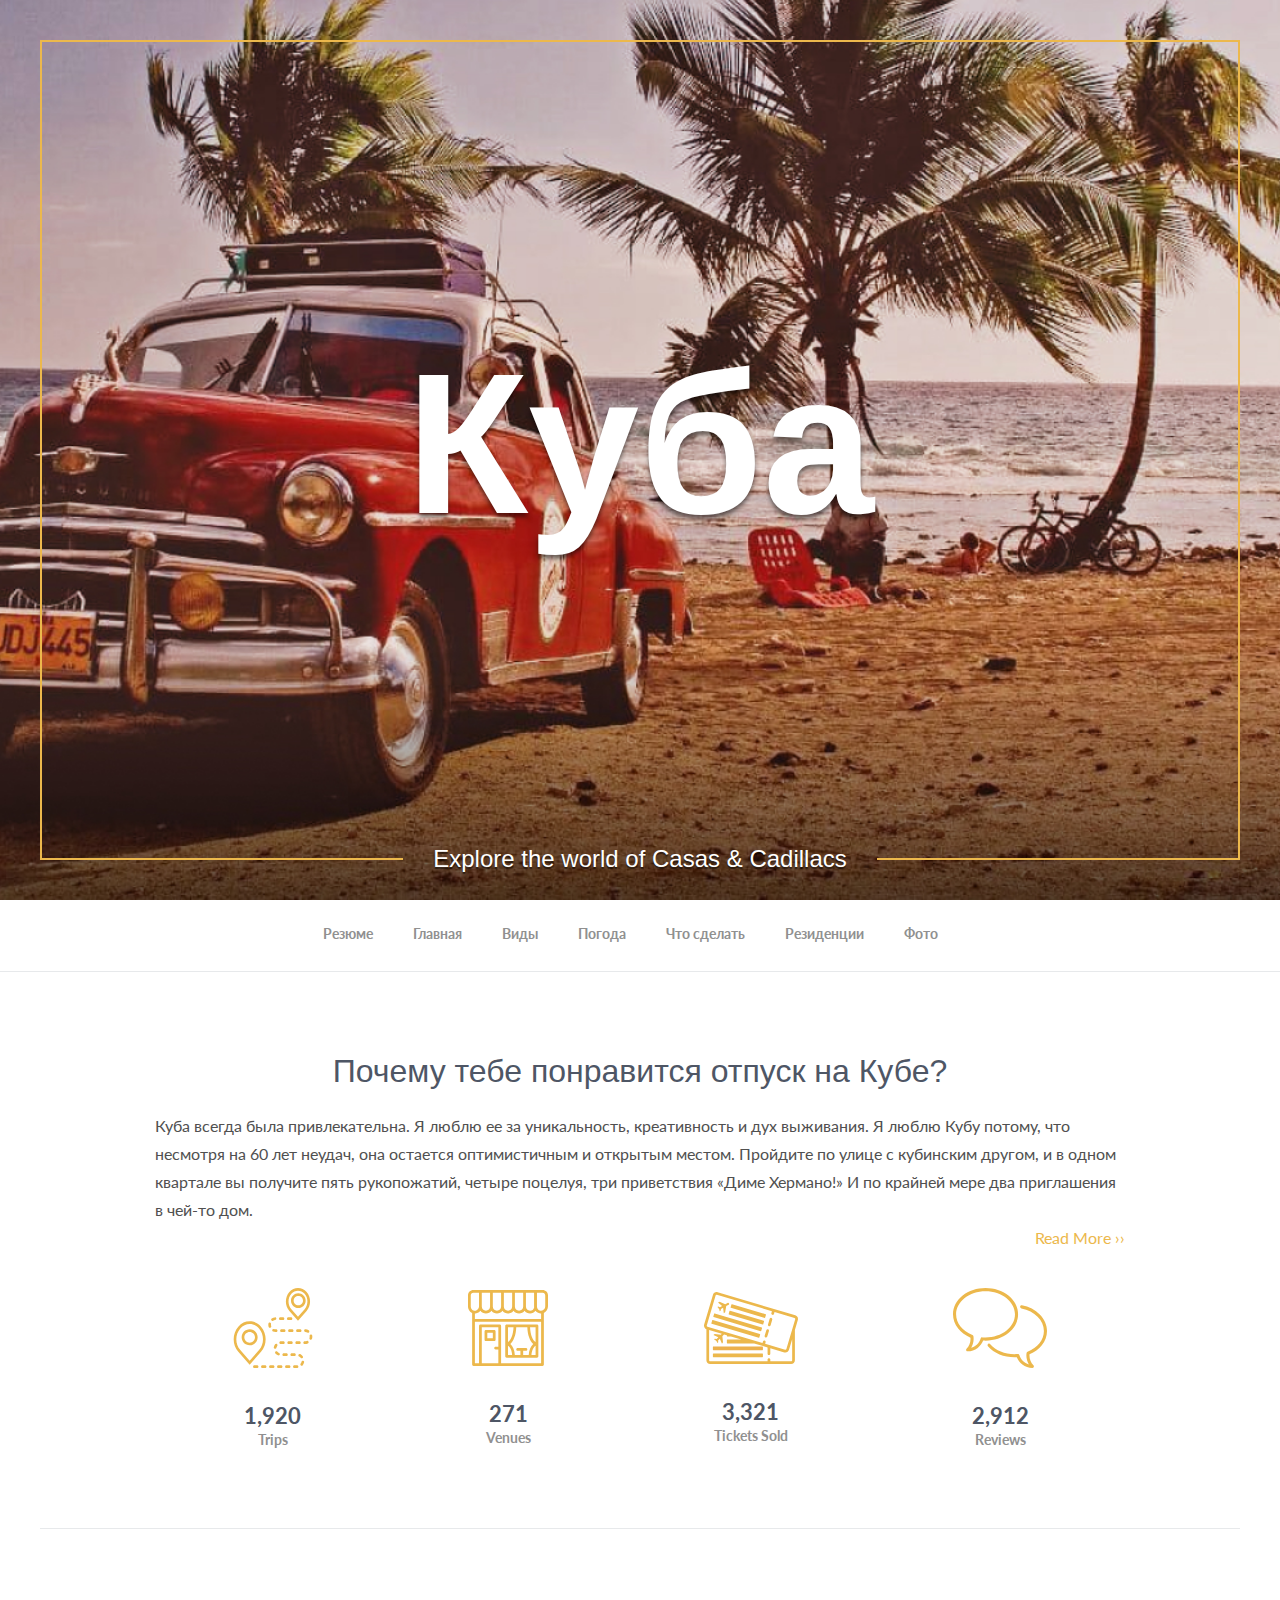
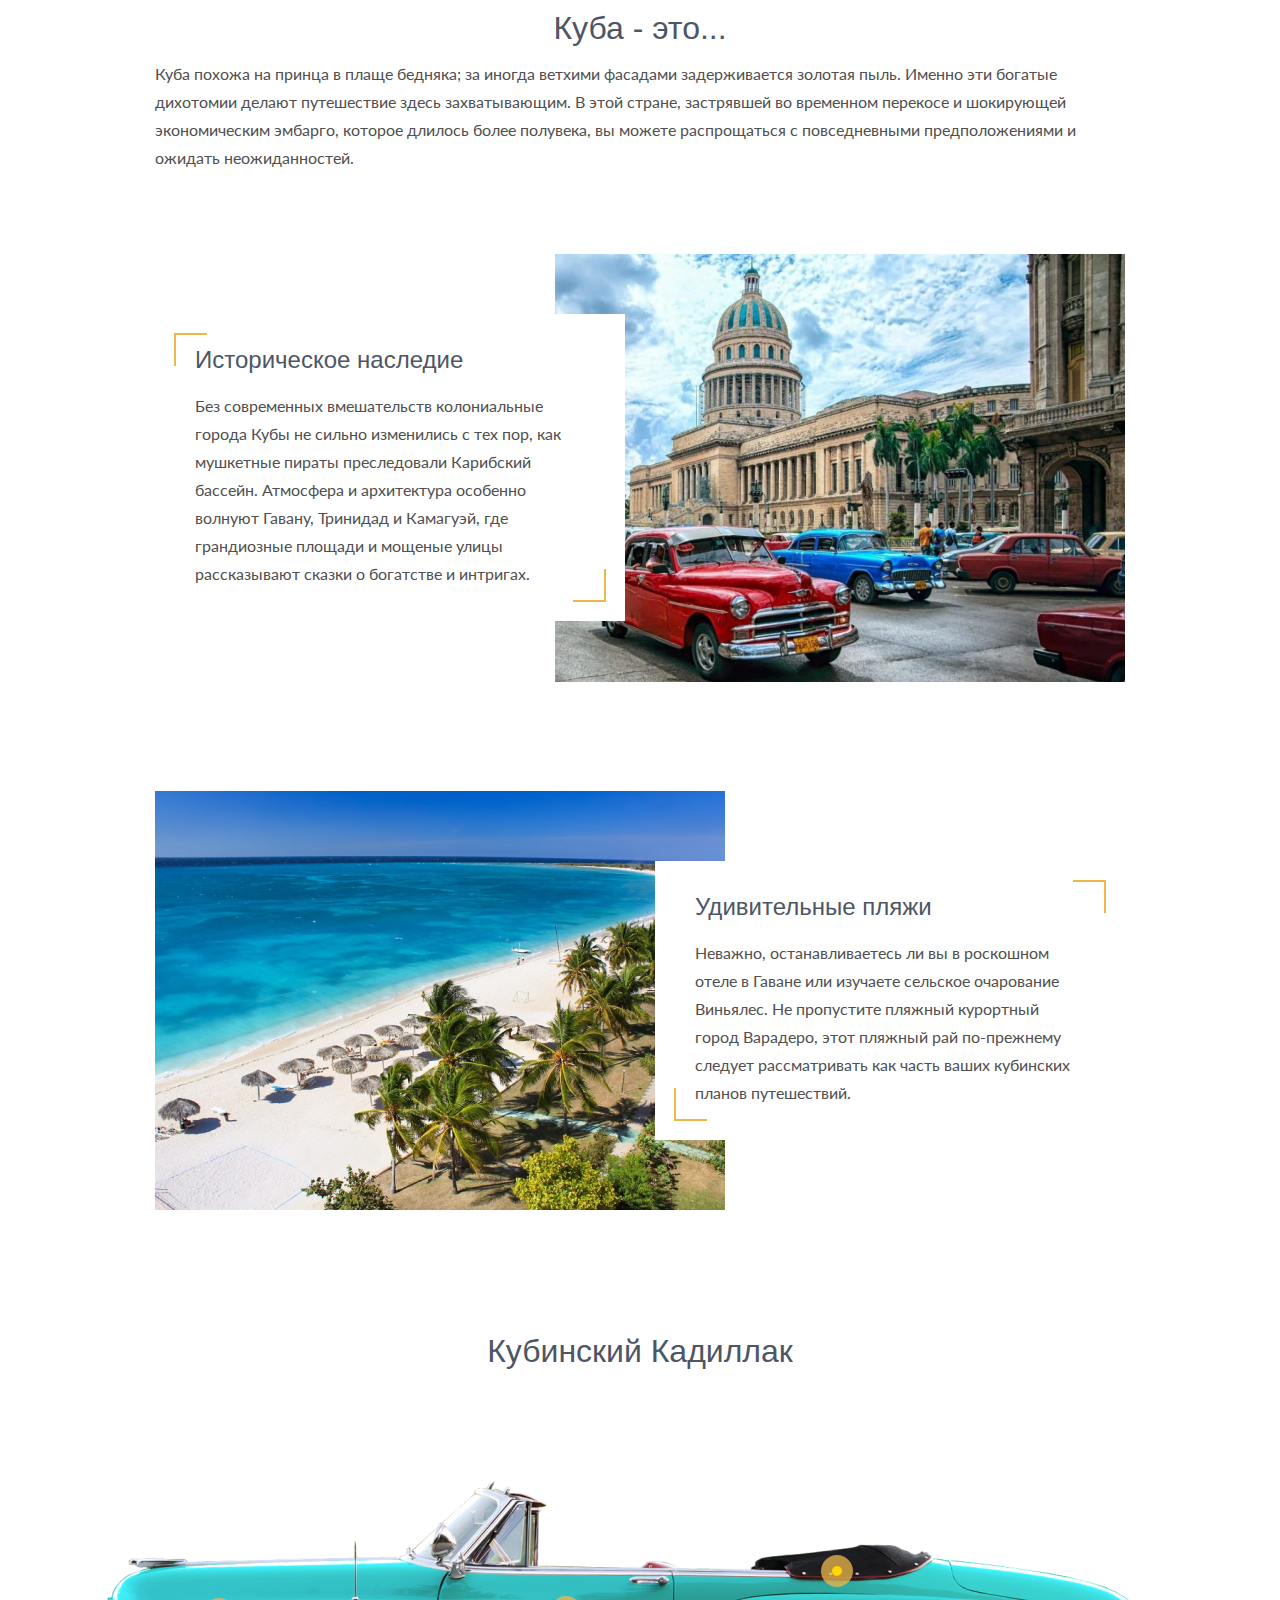
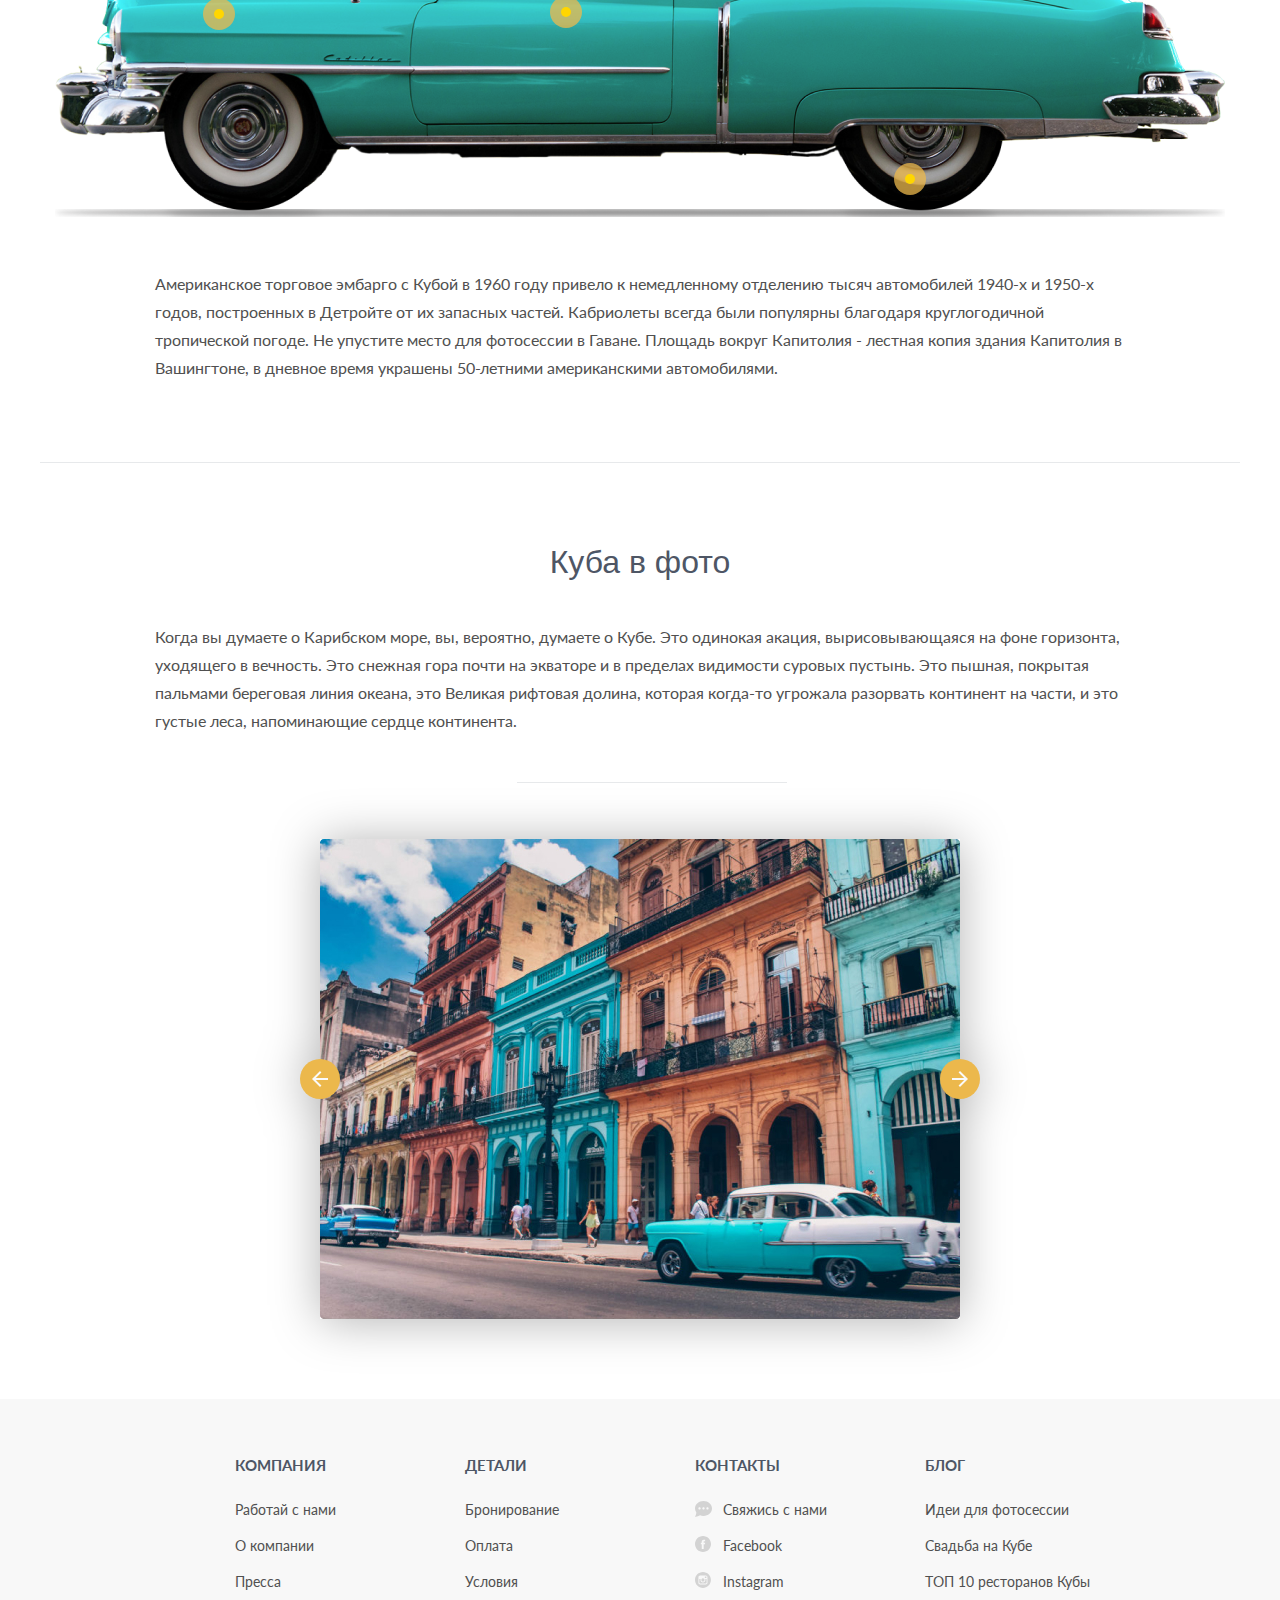
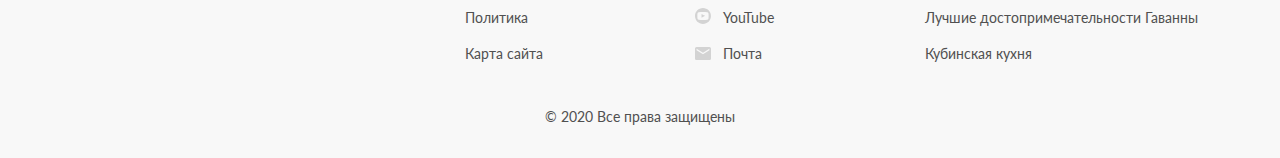
==== _LESSON/lesson_3/index.html @ ae394780 "first commit" ====
<!DOCTYPE html>
<html lang="ru">

<head>
	<meta charset="UTF-8">
	<meta name="viewport" content="width=device-width, initial-scale=1.0">
	<meta http-equiv="X-UA-Compatible" content="ie=edge">
	<title>lesson 3</title>
	<link href="https://fonts.googleapis.com/css2?family=Lato:wght@400;700&display=swap" rel="stylesheet">
	<link rel="stylesheet" href="css/nullstyle.css">
	<link rel="stylesheet" href="css/slick.css">
	<link rel="stylesheet" href="css/jquery.fancybox.css">
	<link rel="stylesheet" href="css/style.css">
	<link rel="stylesheet" href="css/media.css">
</head>

<body>
	<header class="header">
		<div class="header__top">
			<div class="header__top-inner">
				<h1 class="header__title">
					Куба
				</h1>
				<div class="header__text">
					Explore the world of Casas & Cadillacs
				</div>
			</div>
		</div>
		<nav class="menu">
			<div class="menu__btn">
				<span></span>
				<span></span>
				<span></span>
			</div>
			<ul class="menu__list">
				<li><a href="#" class="menu__list-link">Резюме</a></li>
				<li><a href="#" class="menu__list-link">Главная</a></li>
				<li><a href="#" class="menu__list-link">Виды</a></li>
				<li><a href="#" class="menu__list-link">Погода</a></li>
				<li><a href="#" class="menu__list-link">Что сделать</a></li>
				<li><a href="#" class="menu__list-link">Резиденции</a></li>
				<li><a href="#" class="menu__list-link">Фото</a></li>
			</ul>
		</nav>
	</header>
	<section class="reason">
		<div class="container section-line">
			<h2 class="reason__title title">
				Почему тебе понравится отпуск на Кубе?
			</h2>
			<div class="container-content">
				<p class="reason__text">
					Куба всегда была привлекательна. Я люблю ее за уникальность, креативность и дух выживания. Я люблю Кубу
					потому,
					что несмотря на 60 лет неудач, она остается оптимистичным и открытым местом. Пройдите по улице с
					кубинским
					другом, и в одном квартале вы получите пять рукопожатий, четыре поцелуя, три приветствия «Диме Хермано!»
					И
					по
					крайней мере два приглашения в чей-то дом.
				</p>
				<div class="reason__link">
					<a href="#">Read More ››</a>
				</div>
			</div>
			<div class="reason__statistics container-content">
				<div class="reason__statistics-item">
					<img src="img/statistics_1.svg" alt="" class="reason__statistics-images">
					<p class="reason__statistics-num">
						1,920
					</p>
					<p class="reason__statistics-text">
						Trips
					</p>
				</div>
				<div class="reason__statistics-item">
					<img src="img/statistics_2.svg" alt="" class="reason__statistics-images">
					<p class="reason__statistics-num">
						271
					</p>
					<p class="reason__statistics-text">
						Venues
					</p>
				</div>
				<div class="reason__statistics-item">
					<img src="img/statistics_3.svg" alt="" class="reason__statistics-images">
					<p class="reason__statistics-num">
						3,321
					</p>
					<p class="reason__statistics-text">
						Tickets Sold
					</p>
				</div>
				<div class="reason__statistics-item">
					<img src="img/statistics_4.svg" alt="" class="reason__statistics-images">
					<p class="reason__statistics-num">
						2,912
					</p>
					<p class="reason__statistics-text">
						Reviews
					</p>
				</div>
			</div>
		</div>
	</section>
	<section class="about">
		<div class="container">
			<div class="container-content">
				<h2 class="about__title title">
					Куба - это...
				</h2>
				<div class="about__text">
					Куба похожа на принца в плаще бедняка; за иногда ветхими фасадами задерживается золотая пыль. Именно эти
					богатые дихотомии делают путешествие здесь захватывающим. В этой стране, застрявшей во временном перекосе
					и
					шокирующей экономическим эмбарго, которое длилось более полувека, вы можете распрощаться с повседневными
					предположениями и ожидать неожиданностей.
				</div>
				<div class="about__item" style="background-image: url('img/about_img-1.jpg');">
					<div class="about__box">
						<h3 class="about__box-title">
							Историческое наследие
						</h3>
						<div class="about__box-text">
							Без современных вмешательств колониальные города Кубы не сильно изменились с тех пор, как мушкетные
							пираты преследовали Карибский бассейн. Атмосфера и архитектура особенно волнуют Гавану, Тринидад и
							Камагуэй, где грандиозные площади и мощеные улицы рассказывают сказки о богатстве и интригах.
						</div>
					</div>
				</div>
				<div class="about__item about__item-2" style="background-image: url('img/about_img-2.jpg');">
					<div class="about__box">
						<h3 class="about__box-title">
							Удивительные пляжи
						</h3>
						<div class="about__box-text">
							Неважно, останавливаетесь ли вы в роскошном отеле в Гаване или изучаете сельское очарование
							Виньялес.
							Не пропустите пляжный курортный город Варадеро, этот пляжный рай по-прежнему следует рассматривать
							как
							часть ваших кубинских планов путешествий.
						</div>
					</div>
				</div>

			</div>
		</div>
	</section>
	<section class="preview">
		<div class="container section-line">
			<h2 class="preview__title title">
				Кубинский Кадиллак
			</h2>
			<div class="preview__img-box">
				<img src="img/preview-cadillac.png" alt="">
				<div class="preview__dot preview__dot--1">
					<p class="preview__dot-text">Капот</p>
				</div>
				<div class="preview__dot preview__dot--2">
					<p class="preview__dot-text">Дверь</p>
				</div>
				<div class="preview__dot preview__dot--3">
					<p class="preview__dot-text">Откидная крыша</p>
				</div>
				<div class="preview__dot preview__dot--4">
					<p class="preview__dot-text">Колесо</p>
				</div>
			</div>
			<div class="preview__text container-content ">
				Американское торговое эмбарго с Кубой в 1960 году привело к немедленному отделению тысяч автомобилей 1940-х
				и 1950-х годов, построенных в Детройте от их запасных частей. Кабриолеты всегда были популярны благодаря
				круглогодичной тропической погоде. Не упустите место для фотосессии в Гаване. Площадь вокруг Капитолия -
				лестная копия здания Капитолия в Вашингтоне, в дневное время украшены 50-летними американскими автомобилями.
			</div>
		</div>
	</section>
	<section class="photo">
		<div class="container">
			<div class="container-content">
				<h2 class="photo__title title">
					Куба в фото
				</h2>
				<div class="photo__text">
					Когда вы думаете о Карибском море, вы, вероятно, думаете о Кубе. Это одинокая акация, вырисовывающаяся на
					фоне горизонта, уходящего в вечность. Это снежная гора почти на экваторе и в пределах видимости суровых
					пустынь. Это пышная, покрытая пальмами береговая линия океана, это Великая рифтовая долина, которая
					когда-то угрожала разорвать континент на части, и это густые леса, напоминающие сердце континента.
				</div>
				<div class="photo__slider">
					<img src="img/photo-front.jpg" alt="" class="photo__img">
					<img src="img/photo-front.jpg" alt="" class="photo__img">
					<img src="img/photo-front.jpg" alt="" class="photo__img">
				</div>
			</div>
		</div>
	</section>
	<footer class="footer">
		<div class="container">
			<div class="footer__row">
				<div class="footer__item footer__item--company">
					<h5 class="footer__item-title">КОМПАНИЯ</h5>
					<ul class="footer__item-list">
						<li><a href="#" class="footer__item-link">Работай с нами</a></li>
						<li><a href="#" class="footer__item-link">О компании</a></li>
						<li><a href="#" class="footer__item-link">Пресса</a></li>
					</ul>
				</div>
				<div class="footer__item">
					<h5 class="footer__item-title">ДЕТАЛИ</h5>
					<ul class="footer__item-list">
						<li><a href="#" class="footer__item-link">Бронирование</a></li>
						<li><a href="#" class="footer__item-link">Оплата</a></li>
						<li><a href="#" class="footer__item-link">Условия</a></li>
						<li><a href="#" class="footer__item-link">Политика</a></li>
						<li><a href="#" class="footer__item-link">Карта сайта</a></li>
					</ul>
				</div>
				<div class="footer__item">
					<h5 class="footer__item-title">КОНТАКТЫ</h5>
					<ul class="footer__item-list">
						<li><a href="#"
								class="footer__item-link footer__item-link--social footer__item-link--message ">Свяжись с
								нами</a></li>
						<li><a href="#"
								class="footer__item-link footer__item-link--social footer__item-link--facebook ">Facebook</a>
						</li>
						<li><a href="#"
								class="footer__item-link footer__item-link--social footer__item-link--instagram ">Instagram</a>
						</li>
						<li><a href="#"
								class="footer__item-link footer__item-link--social footer__item-link--youtube ">YouTube</a></li>
						<li><a href="#"
								class="footer__item-link footer__item-link--social footer__item-link--email ">Почта</a></li>
					</ul>
				</div>
				<div class="footer__item footer__item--blog">
					<h5 class="footer__item-title">БЛОГ</h5>
					<ul class="footer__item-list">
						<li><a href="#" class="footer__item-link">Идеи для фотосессии</a></li>
						<li><a href="#" class="footer__item-link">Свадьба на Кубе</a></li>
						<li><a href="#" class="footer__item-link">ТОП 10 ресторанов Кубы</a></li>
						<li><a href="#" class="footer__item-link">Лучшие достопримечательности Гаванны</a></li>
						<li><a href="#" class="footer__item-link">Кубинская кухня</a></li>
					</ul>
				</div>
			</div>
			<p class="footer__copy">
				© 2020 Все права защищены
			</p>
		</div>
	</footer>

	<script src="https://ajax.googleapis.com/ajax/libs/jquery/3.4.1/jquery.min.js"></script>
	<script src="js/slick.min.js"></script>
	<script src="js/jquery.fancybox.min.js"></script>
	<script src="js/main.js"></script>
</body>

</html>
---- _LESSON/lesson_3/css/nullstyle.css ----
@charset "UTF-8";
/*Обнуление*/
* {
	padding: 0;
	margin: 0;
	border: 0;
}

*,
*:before,
*:after {
	box-sizing: border-box;
}

:focus,
:active {
	outline: none;
}

a:focus,
a:active {
	outline: none;
}

nav,
footer,
header,
aside {
	display: block;
}

html,
body {
	height: 100%;
	width: 100%;
	font-size: 100%;
	line-height: 1;
	font-size: 14px;
	-ms-text-size-adjust: 100%;
	-moz-text-size-adjust: 100%;
	-webkit-text-size-adjust: 100%;
}

input,
button,
textarea {
	font-family: inherit;
}

input::-ms-clear {
	display: none;
}

button {
	cursor: pointer;
}

button::-moz-focus-inner {
	padding: 0;
	border: 0;
}

a,
a:visited {
	text-decoration: none;
}

a:hover {
	text-decoration: none;
}

ul,
li {
	list-style: none;
}

img {
	vertical-align: top;
}

h1,
h2,
h3,
h4,
h5,
h6 {
	font-size: inherit;
	font-weight: 400;
}

/*--------------------*/
---- _LESSON/lesson_3/css/style.css ----
a {
	display: inline-block;
}
body {
	color: #505050;
	font-size: 16px;
	line-height: 28px;
	font-weight: 400;
	font-family: "Lato", sans-serif;
}
.container {
	max-width: 1200px;
	margin: 0 auto;
	padding: 0 15px;
}
.container-content {
	max-width: 970px;
	margin: 0 auto;
}
.section-line {
	border-bottom: 1px solid rgba(208, 212, 216, 0.5);
}
.title {
	font-size: 32px;
	line-height: 38px;
	color: #4e5665;
	font-family: "Georgia", sans-serif;
	text-align: center;
}
.header {
}
.header__top {
	background-image: url(../img/bg-cuba.jpg);
	background-repeat: no-repeat;
	background-size: cover;
	background-position: center center;
	height: 100vh;
	padding: 40px;
}
.header__top-inner {
	border: 2px solid #ecb84c;
	border-bottom: none;
	display: flex;
	flex-direction: column;
	height: 100%;
	/* align-items: center;
	justify-content: space-between; */
	color: #fff;
	font-family: "Georgia", sans-serif;
}

.header__title {
	margin: auto;
	font-weight: 700;
	font-size: 200px;
	line-height: 227px;
	text-shadow: 0px 4px 4px rgba(0, 0, 0, 0.5);
}
.header__text {
	font-size: 24px;
	line-height: 27px;
	text-shadow: 0px 2px 1px rgba(0, 0, 0, 0.5);
	display: flex;
	white-space: nowrap;
	align-items: center;
	margin: 0px 0px -12px 0px;
}
.header__text:after,
.header__text:before {
	content: "";
}
.header__text:after {
	border-top: 2px solid #ecb84c;
	width: 100%;
	margin: 0px 0px 0px 30px;
}
.header__text:before {
	border-top: 2px solid #ecb84c;
	width: 100%;
	margin: 0px 30px 0px 0px;
}
.menu {
	border-bottom: 1px solid rgba(208, 212, 216, 0.5);
}
.menu__list {
	/* margin: 0 auto;
	max-width: 625px;
	display: flex;
	justify-content: space-between; */

	display: flex;
	justify-content: center;
	align-items: center;
}
.menu__list-link {
	font-weight: 700;
	padding: 24px 20px 24px 10px;
	font-size: 14px;
	line-height: 19px;
	color: #909090;
	border-bottom: 4px solid transparent;
	margin-right: 10px;
	transition: all 0.5s;
}
.menu__list-link:hover {
	color: #4e5665;
	border-bottom: 4px solid #ecb84c;
}

.reason {
	padding: 80px 0px 0px;
}
.reason__title {
	margin: 0px 0px 22px 0px;
}

.reason__text {
}
.reason__link {
	text-align: right;
	margin: 0px 0px 36px 0px;
}
.reason__link a {
	font-weight: 700px;
	color: #ecb84c;
}
.reason__statistics {
	display: flex;
	justify-content: space-around;
	align-items: center;
	padding: 0px 0px 80px 0px;
}
.reason__statistics-item {
}
.reason__statistics-images {
}
.reason__statistics-num {
	margin-top: 33px;
	text-align: center;
	font-weight: 700;
	font-size: 22px;
	line-height: 30px;
	color: #4e5665;
}
.reason__statistics-text {
	text-align: center;
	font-weight: 700;
	font-size: 14px;
	line-height: 17px;
	color: #909090;
}

.about {
	padding: 80px 0px 22px;
}
.about__title {
	margin: 0px 0px 13px 0px;
}
.about__text {
	margin: 0px 0px 72px 0px;
}
.about__item {
	margin: 0px 0px 100px 0px;
	padding: 70px 0px;
}
.about__item {
	background-repeat: no-repeat;
	background-position: right;
}
/* .about__item-2 {
	background-position: left;
}
.about__item-2 .about__box {
	margin-left: auto;
} */
.about__box,
.about__box-2 {
	max-width: 470px;
	position: relative;
	padding: 33px 40px 33px;
	background-color: #fff;
}
.about__box:before,
.about__box:after {
	content: "";
	position: absolute;
	width: 33px;
	height: 33px;
}
.about__box:before {
	background-image: url(../img/decor-left.svg);
	top: 19px;
	left: 19px;
}
.about__box:after {
	/* background-image: url(../img/decor-right.svg); */
	border-right: 2px solid #ecb84c;
	border-bottom: 2px solid #ecb84c;
	bottom: 19px;
	right: 19px;
}
.about__box-title {
	color: #4e5665;
	font-size: 24px;
	line-height: 25px;
	margin: 0px 0px 20px 0px;
	font-family: "Georgia", sans-serif;
}
.about__item:nth-child(even) {
	background-position: left;
}
.about__item:nth-child(even) .about__box {
	margin-left: auto;
}
.about__item:nth-child(even) .about__box:before {
	right: 19px;
	left: auto;
	transform: scale(-1, 1);
	/* transform: rotate(90deg); */
}
.about__item:nth-child(even) .about__box:after {
	left: 19px;
	border-right: none;
	border-left: 2px solid #ecb84c;
}

.preview {
}

.preview__title {
	margin-bottom: 38px;
}
.preview__img-box {
	padding-top: 73px;
	max-width: 1170px;
	position: relative;
}
.preview__img img {
	width: 100%;
	max-width: 1170px;
}

.preview__dot {
	width: 32px;
	height: 32px;
	border-radius: 50%;
	background-color: rgba(236, 184, 76, 0.75);
	position: absolute;
	cursor: pointer;
}

.preview__dot::after {
	content: "";
	position: absolute;
	width: 10px;
	height: 10px;
	border-radius: 50%;
	background-color: #ffd600;
	top: 50%;
	left: 50%;
	transform: translate(-50%, -50%);
}

.preview__dot::before {
	content: "";
	background-image: url(../img/line-dot.svg);
	position: absolute;
	width: 244px;
	height: 122px;
	bottom: 75%;
	left: 75%;
	background: transparent;
}
.preview__dot:hover::before {
	background: url(../img/line-dot.svg);
}
.preview__dot:hover .preview__dot-text {
	display: block;
}
.preview__dot-text {
	font-weight: 700;
	font-size: 14px;
	line-height: 28px;
	position: absolute;
	white-space: nowrap;
	top: -140px;
	left: 150px;
	display: none;
}
.preview__dot--1 {
	top: 190px;
	left: 148px;
}

.preview__dot--2 {
	top: 188px;
	left: 495px;
}
.preview__dot--3 {
	top: 147px;
	left: 766px;
}
.preview__dot--4 {
	bottom: 22px;
	left: 839px;
}

.preview__text {
	margin: 53px auto 80px;
}

.photo {
	padding: 80px 0px;
}
.photo__title {
	margin: 0px 0px 42px 0px;
}
.photo__text {
	padding: 0px 0px 48px 0px;
	margin: 0px 0px 56px 0px;
	position: relative;
}
.photo__text:after {
	content: "";
	position: absolute;
	width: 270px;
	height: 1px;
	background-color: rgba(208, 212, 216, 0.5);
	bottom: 0;
	margin: 0 auto;
}
.photo__slider {
	max-width: 640px;
	margin: 0 auto;
	position: relative;
	border-radius: 4px;
	filter: drop-shadow(0px 2px 24px rgba(0, 0, 0, 0.3));
}
.photo__img {
}
.photo__img img {
	width: 100%;
}
.slick-arrow {
	border: none;
	border-radius: 50%;
	background-color: #ecb84c;
	width: 40px;
	height: 40px;
	position: absolute;
	top: 50%;
	transform: translateY(-50%);
	z-index: 5;
}
.slick-prev {
	left: -20px;
}
.slick-next {
	right: -20px;
}

.footer {
	background-color: #f8f8f8;
	padding: 56px 0px 32px;
}
.footer__row {
	display: flex;
	justify-content: space-between;
}
.footer__item {
	width: 140px;
}
.footer__item--company {
	width: 320px;
	padding-left: 180px;
}
.footer__item--blog {
	width: 300px;
}
.footer__item-title {
	font-weight: 700;
	font-size: 15px;
	line-height: 20px;
	margin: 0px 0px 20px 0px;
	color: #4e5665;
	text-transform: uppercase;
}
.footer__item-list li {
	margin-bottom: 8px;
}
.footer__item-list li:last-child {
	margin: 0;
}
.footer__item-link {
	font-size: 14px;
	line-height: 19px;
	color: #505050;
}
.footer__item-link--social {
	padding-left: 28px;
	position: relative;
}
.footer__item-link--social::before {
	content: "";
	position: absolute;
	left: 0;
	width: 16px;
	height: 16px;
}
.footer__item-link--message::before {
	background-image: url(../img/message.svg);
	width: 17px;
	top: 1px;
}
.footer__item-link--facebook::before {
	background-image: url(../img/facebook.svg);
}
.footer__item-link--instagram::before {
	background-image: url(../img/instagram.svg);
}
.footer__item-link--youtube::before {
	background-image: url(../img/youtube.svg);
}
.footer__item-link--email::before {
	height: 13px;
	top: 3px;
	background-image: url(../img/email.svg);
}
.footer__copy {
	padding-top: 40px;
	text-align: center;
	font-size: 14px;
	line-height: 19px;
}
.menu__btn {
	display: none;
}
---- _LESSON/lesson_3/css/media.css ----
@media (max-width: 700px) {
	/* .menu__list-link {
		margin: 0;
		padding: 24px 10px 24px 10px;
	} */
	.header__title {
		font-size: 150px;
		line-height: 150px;
	}
	.header__text {
		font-size: 20px;
	}
	.menu {
		position: relative;
	}
	.menu__btn {
		position: absolute;
		top: 7px;
		right: 40px;
		display: block;
		width: 40px;
		cursor: pointer;
	}
	.menu__btn span {
		display: block;
		margin-bottom: 7px;
		background-color: #ecb84c;
		height: 4px;
	}
	.menu__list {
		display: none;
	}
}
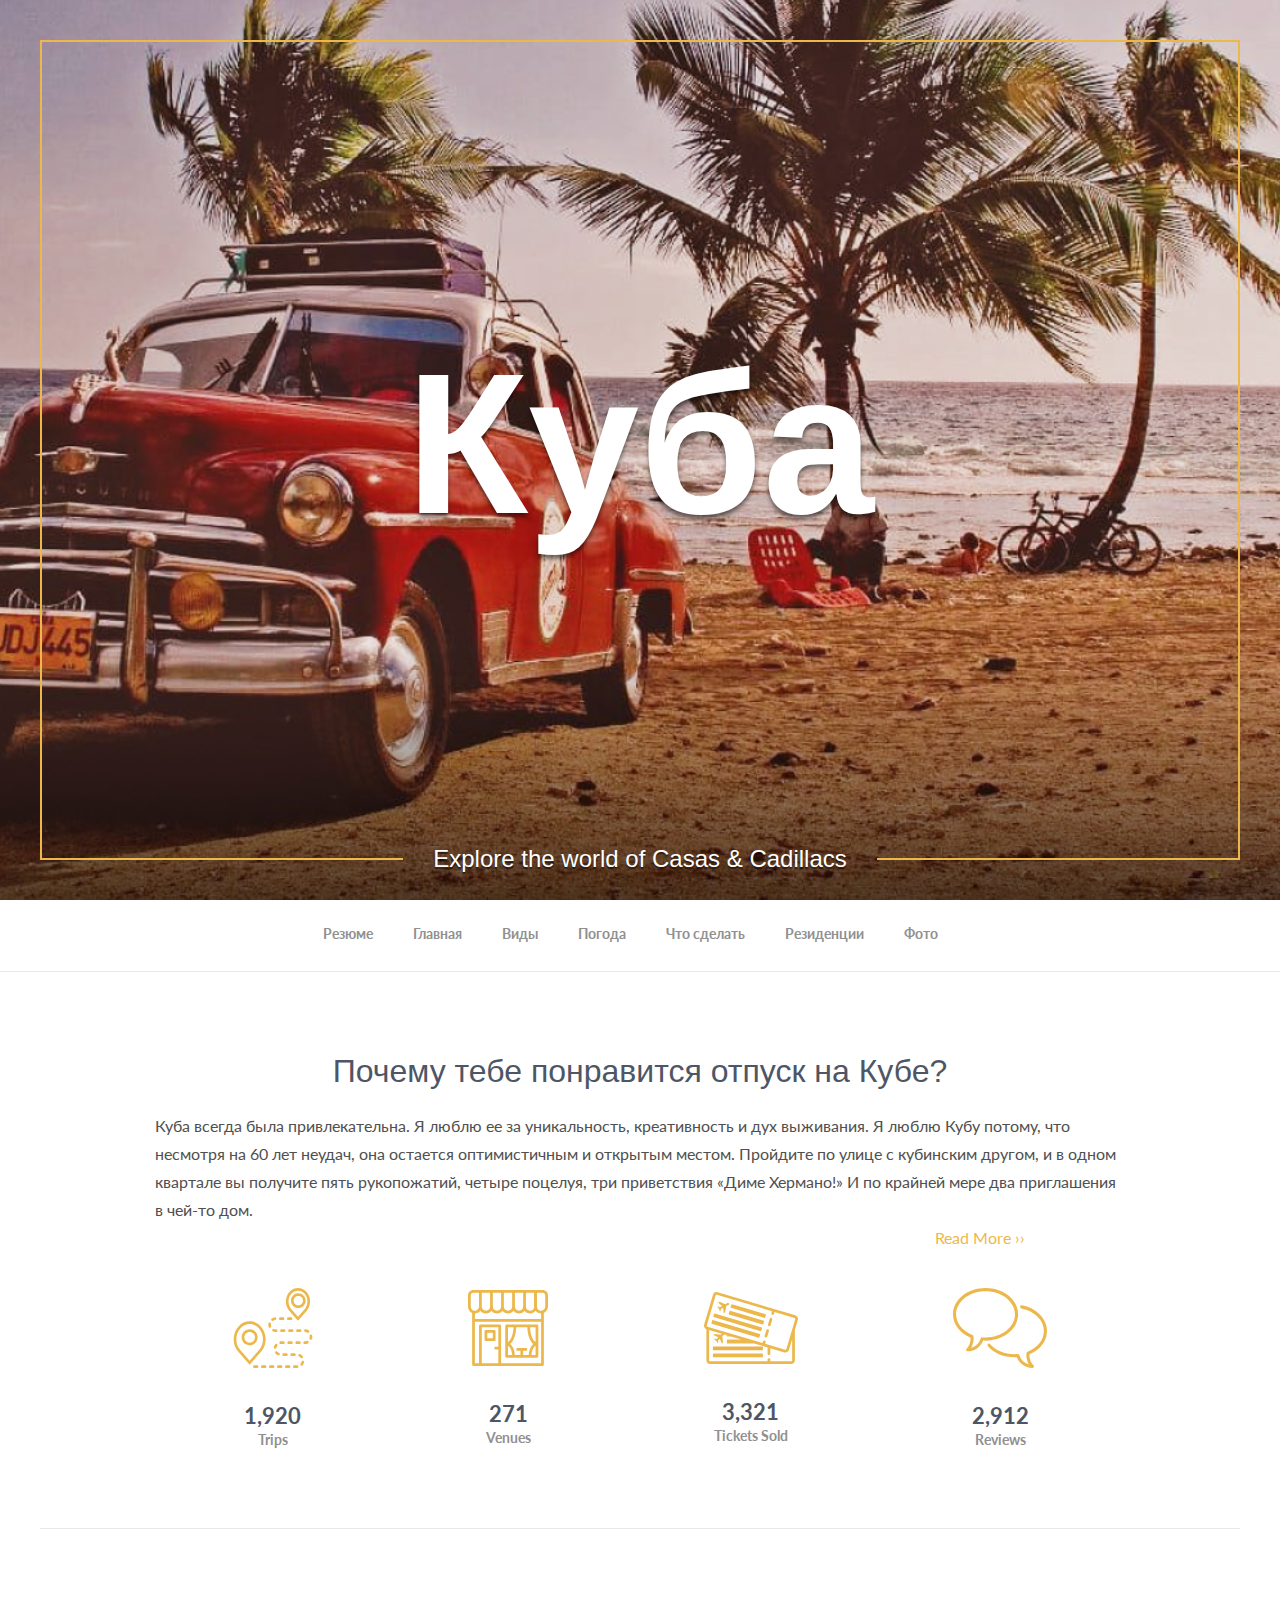
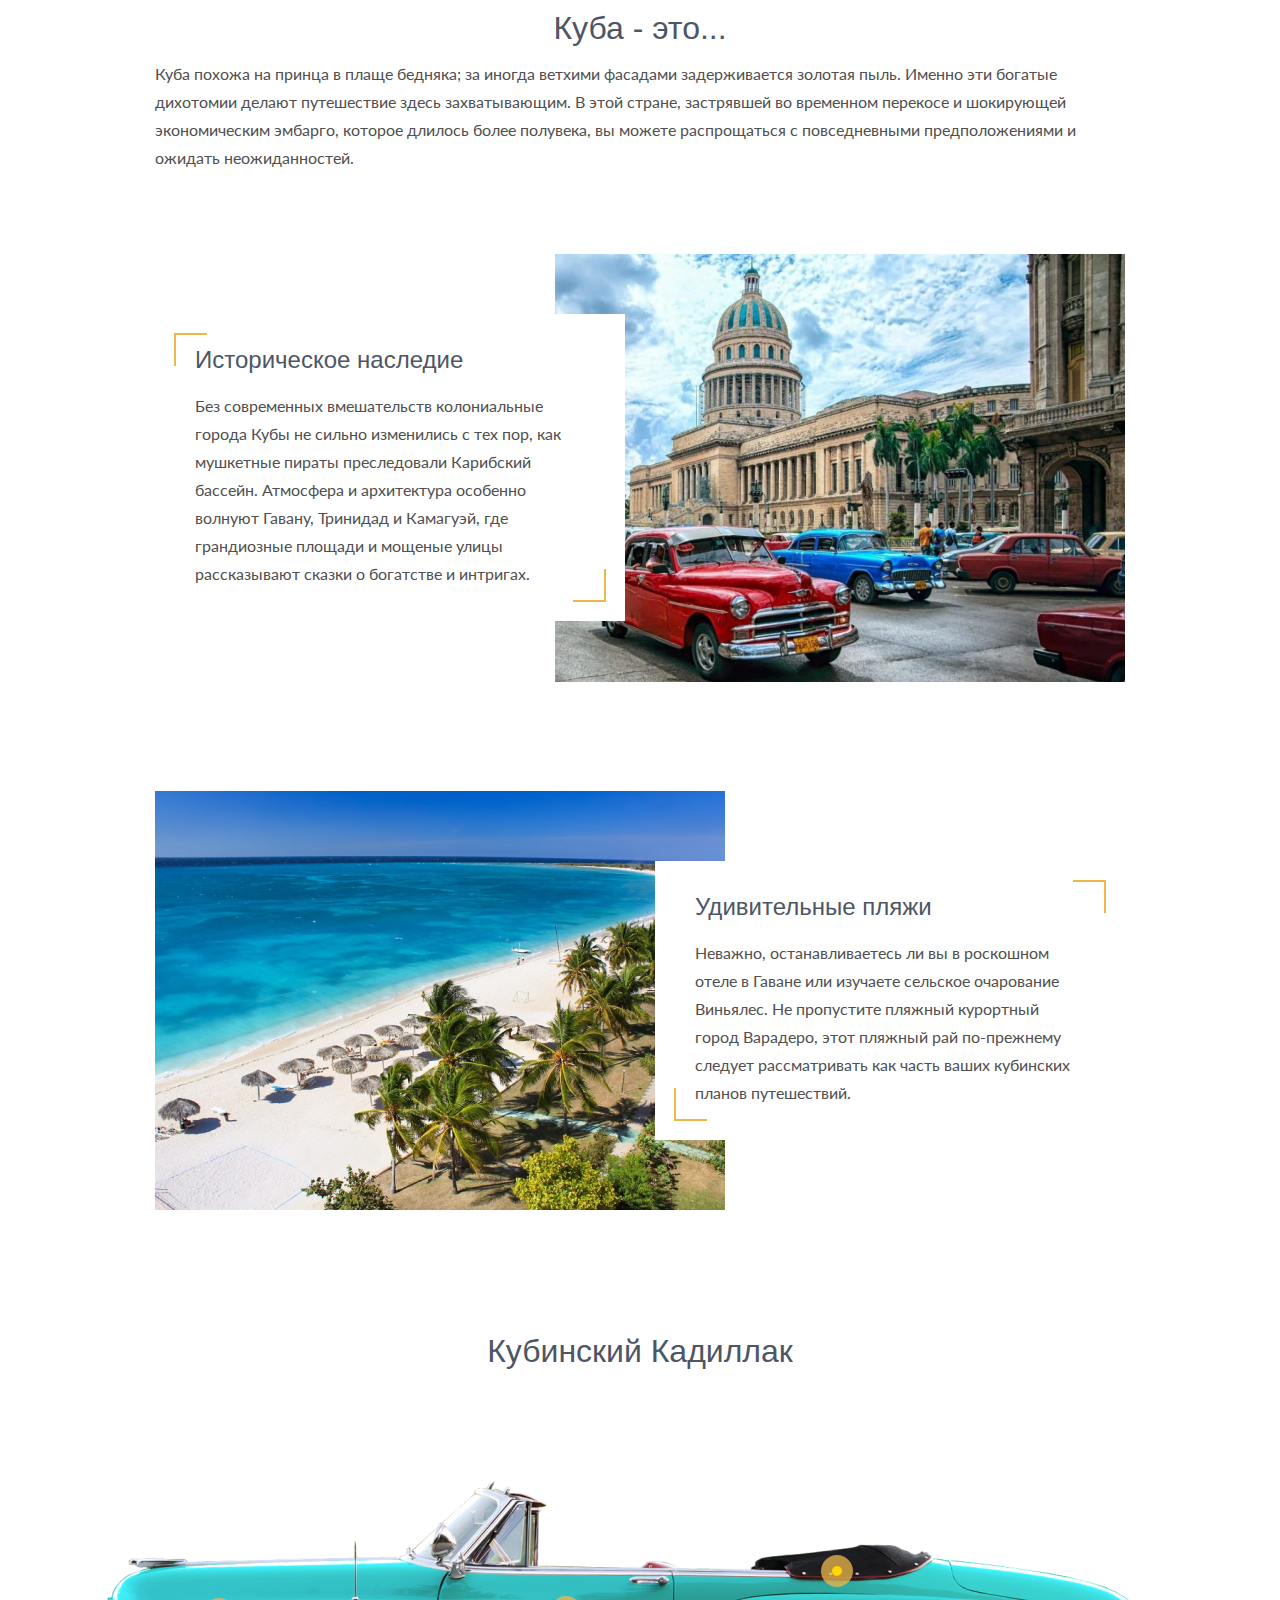
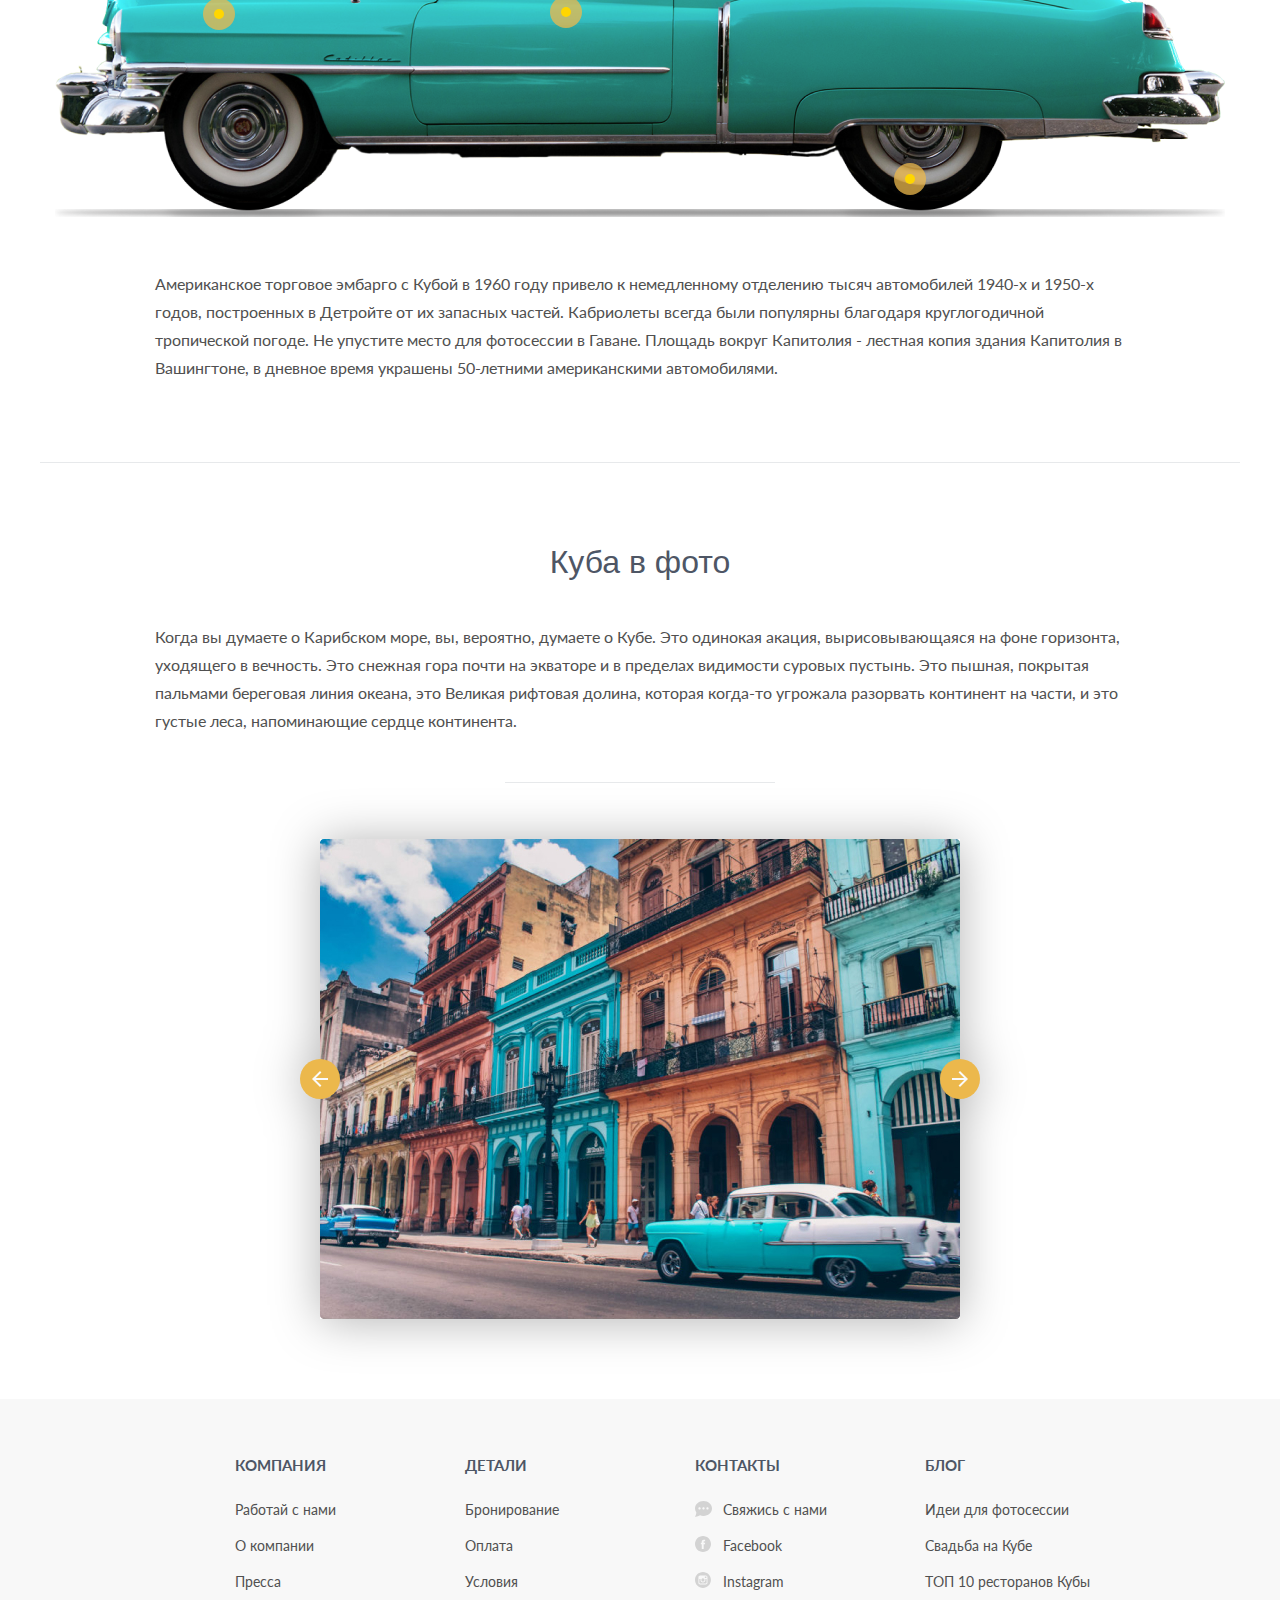
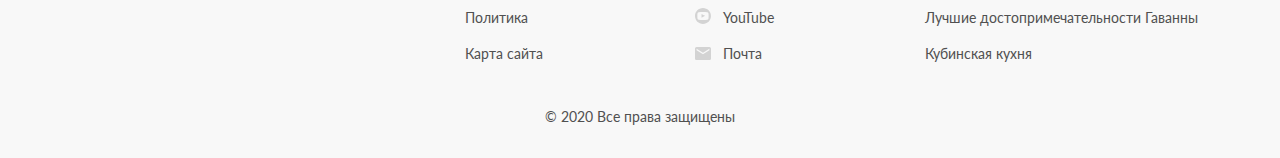
==== commit 9571e54a: "second commit" ====
--- a/_LESSON/lesson_3/index.html
+++ b/_LESSON/lesson_3/index.html
@@ -33,13 +33,13 @@
 				<span></span>
 			</div>
 			<ul class="menu__list">
-				<li><a href="#" class="menu__list-link">Резюме</a></li>
-				<li><a href="#" class="menu__list-link">Главная</a></li>
-				<li><a href="#" class="menu__list-link">Виды</a></li>
-				<li><a href="#" class="menu__list-link">Погода</a></li>
-				<li><a href="#" class="menu__list-link">Что сделать</a></li>
-				<li><a href="#" class="menu__list-link">Резиденции</a></li>
-				<li><a href="#" class="menu__list-link">Фото</a></li>
+				<li class="menu__list-item"><a href="#" class="menu__list-link">Резюме</a></li>
+				<li class="menu__list-item"><a href="#" class="menu__list-link">Главная</a></li>
+				<li class="menu__list-item"><a href="#" class="menu__list-link">Виды</a></li>
+				<li class="menu__list-item"><a href="#" class="menu__list-link">Погода</a></li>
+				<li class="menu__list-item"><a href="#" class="menu__list-link">Что сделать</a></li>
+				<li class="menu__list-item"><a href="#" class="menu__list-link">Резиденции</a></li>
+				<li class="menu__list-item"><a href="#" class="menu__list-link">Фото</a></li>
 			</ul>
 		</nav>
 	</header>
@@ -48,20 +48,18 @@
 			<h2 class="reason__title title">
 				Почему тебе понравится отпуск на Кубе?
 			</h2>
-			<div class="container-content">
-				<p class="reason__text">
-					Куба всегда была привлекательна. Я люблю ее за уникальность, креативность и дух выживания. Я люблю Кубу
-					потому,
-					что несмотря на 60 лет неудач, она остается оптимистичным и открытым местом. Пройдите по улице с
-					кубинским
-					другом, и в одном квартале вы получите пять рукопожатий, четыре поцелуя, три приветствия «Диме Хермано!»
-					И
-					по
-					крайней мере два приглашения в чей-то дом.
-				</p>
-				<div class="reason__link">
-					<a href="#">Read More ››</a>
-				</div>
+			<p class="reason__text container-content">
+				Куба всегда была привлекательна. Я люблю ее за уникальность, креативность и дух выживания. Я люблю Кубу
+				потому,
+				что несмотря на 60 лет неудач, она остается оптимистичным и открытым местом. Пройдите по улице с
+				кубинским
+				другом, и в одном квартале вы получите пять рукопожатий, четыре поцелуя, три приветствия «Диме Хермано!»
+				И
+				по
+				крайней мере два приглашения в чей-то дом.
+			</p>
+			<div class="reason__link container-content">
+				<a href="#">Read More ››</a>
 			</div>
 			<div class="reason__statistics container-content">
 				<div class="reason__statistics-item">
--- a/_LESSON/lesson_3/css/style.css
+++ b/_LESSON/lesson_3/css/style.css
@@ -129,21 +129,16 @@
 	justify-content: space-around;
 	align-items: center;
 	padding: 0px 0px 80px 0px;
-}
-.reason__statistics-item {
-}
-.reason__statistics-images {
+	text-align: center;
 }
 .reason__statistics-num {
 	margin-top: 33px;
-	text-align: center;
 	font-weight: 700;
 	font-size: 22px;
 	line-height: 30px;
 	color: #4e5665;
 }
 .reason__statistics-text {
-	text-align: center;
 	font-weight: 700;
 	font-size: 14px;
 	line-height: 17px;
@@ -235,9 +230,8 @@
 	max-width: 1170px;
 	position: relative;
 }
-.preview__img img {
-	width: 100%;
-	max-width: 1170px;
+.preview__img-box img {
+	max-width: 100%;
 }
 
 .preview__dot {
@@ -327,6 +321,8 @@
 	height: 1px;
 	background-color: rgba(208, 212, 216, 0.5);
 	bottom: 0;
+	left: 0;
+	right: 0;
 	margin: 0 auto;
 }
 .photo__slider {
--- a/_LESSON/lesson_3/css/media.css
+++ b/_LESSON/lesson_3/css/media.css
@@ -1,3 +1,82 @@
+@media (max-width: 1150px) {
+	.preview__dot--4 {
+		left: 754px;
+	}
+	.preview__dot--3 {
+		top: 129px;
+		left: 687px;
+	}
+	.preview__dot--2 {
+		left: 375px;
+	}
+	.preview__dot--1 {
+		left: 89px;
+	}
+}
+@media (max-width: 1060px) {
+	.preview__dot--4 {
+		left: 690px;
+	}
+	.preview__dot--3 {
+		top: 129px;
+		left: 628px;
+	}
+	.preview__dot--2 {
+		left: 328px;
+	}
+	.preview__dot--1 {
+		left: 89px;
+		top: 154px;
+	}
+	.footer__item--company {
+		width: 140px;
+		padding-left: 0px;
+	}
+}
+@media (max-width: 991px) {
+	.preview__dot--4 {
+		left: 636px;
+	}
+	.preview__dot--3 {
+		top: 120px;
+		left: 573px;
+	}
+	.preview__dot--2 {
+		left: 288px;
+	}
+	.preview__dot--1 {
+		left: 66px;
+	}
+}
+@media (max-width: 991px) {
+	.preview__dot {
+		display: none;
+	}
+	.preview__img-box {
+		padding-top: 0px;
+	}
+}
+@media (max-width: 840px) {
+	.about__box {
+		margin: 0 auto;
+	}
+	.about__item {
+		background-position: top;
+		padding: 382px 0px 70px;
+		margin: 0;
+	}
+	.about__item:nth-child(even) {
+		background-position: top;
+	}
+	.footer__row {
+		flex-wrap: wrap;
+	}
+	.footer__item {
+		width: 50%;
+		margin-bottom: 30px;
+		padding-right: 20px;
+	}
+}
 @media (max-width: 700px) {
 	/* .menu__list-link {
 		margin: 0;
@@ -29,5 +108,87 @@
 	}
 	.menu__list {
 		display: none;
+		padding-top: 70px;
+		text-align: center;
+		border-bottom: 4px solid #ecb84c;
+	}
+	.menu__list-link {
+		display: block;
+		border-top: 4px solid #ecb84c;
+	}
+	.menu__list-link:hover {
+		border-bottom: 4px solid transparent;
+	}
+	.slick-next,
+	.slick-prev {
+		display: none !important;
 	}
 }
+@media (max-width: 540px) {
+	.header__title {
+		font-size: 120px;
+	}
+	.header__text {
+		font-size: 16px;
+	}
+
+	.title {
+		line-height: 28px;
+		font-size: 22px;
+	}
+	body {
+		font-size: 15px;
+		line-height: 24px;
+	}
+	.reason__statistics {
+		display: block;
+	}
+	.reason__statistics-item {
+		margin-bottom: 35px;
+	}
+	.about__box {
+		padding: 33px 30px 33px;
+	}
+	.about__item {
+		padding: 382px 0px 35px;
+	}
+}
+@media (max-width: 470px) {
+	.footer__row {
+		display: block;
+	}
+	.footer__item {
+		width: 100%;
+		padding-right: 0px;
+		text-align: center;
+	}
+}
+@media (max-width: 430px) {
+	.header__title {
+		font-size: 100px;
+	}
+	.header__text {
+		font-size: 14px;
+		white-space: normal;
+		text-align: center;
+		padding-bottom: 15px;
+	}
+	.header__top {
+		padding: 15px;
+	}
+	.header__top-inner {
+		border: 2px solid #ecb84c;
+	}
+	.header__text::before {
+		border-top: transparent;
+	}
+
+	.header__text::after {
+		border-top: transparent;
+	}
+}
+@media (min-width: 700px) {
+	.menu__list {
+		display: flex !important;
+	}
+}
